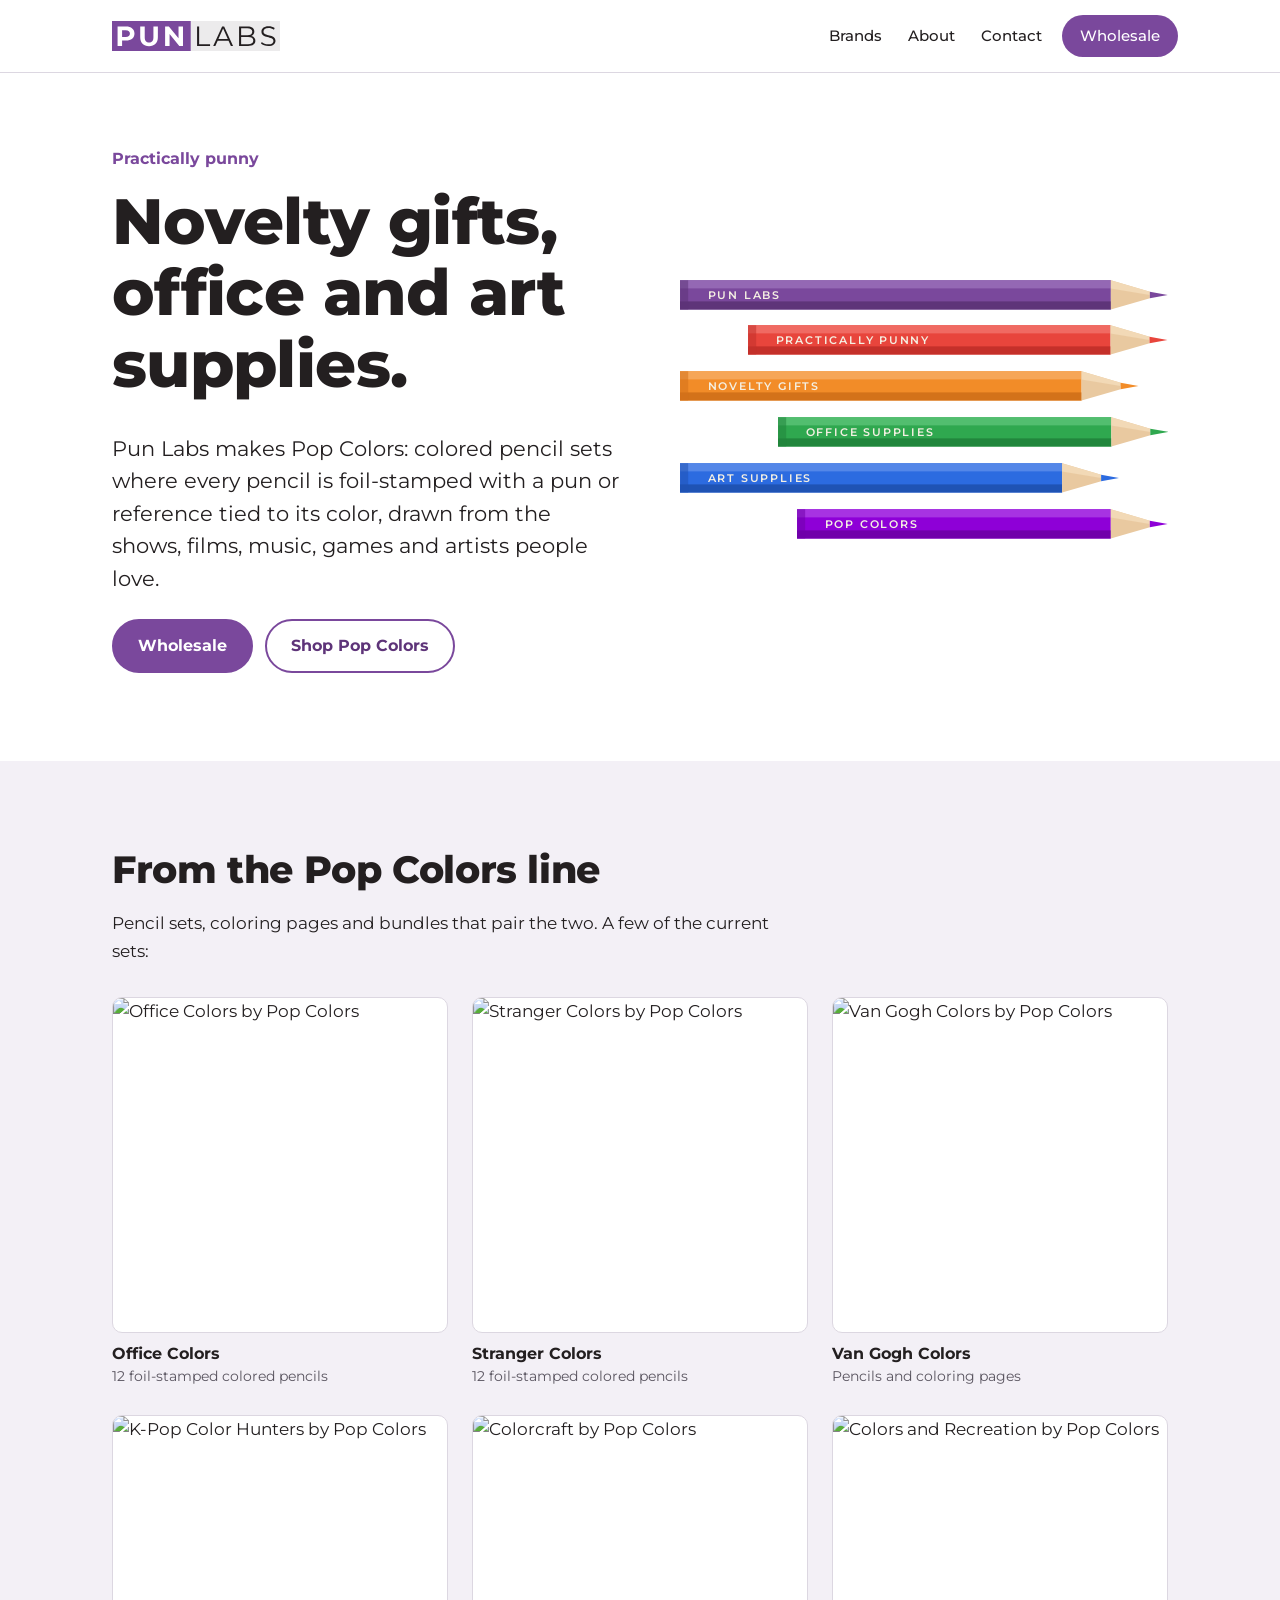
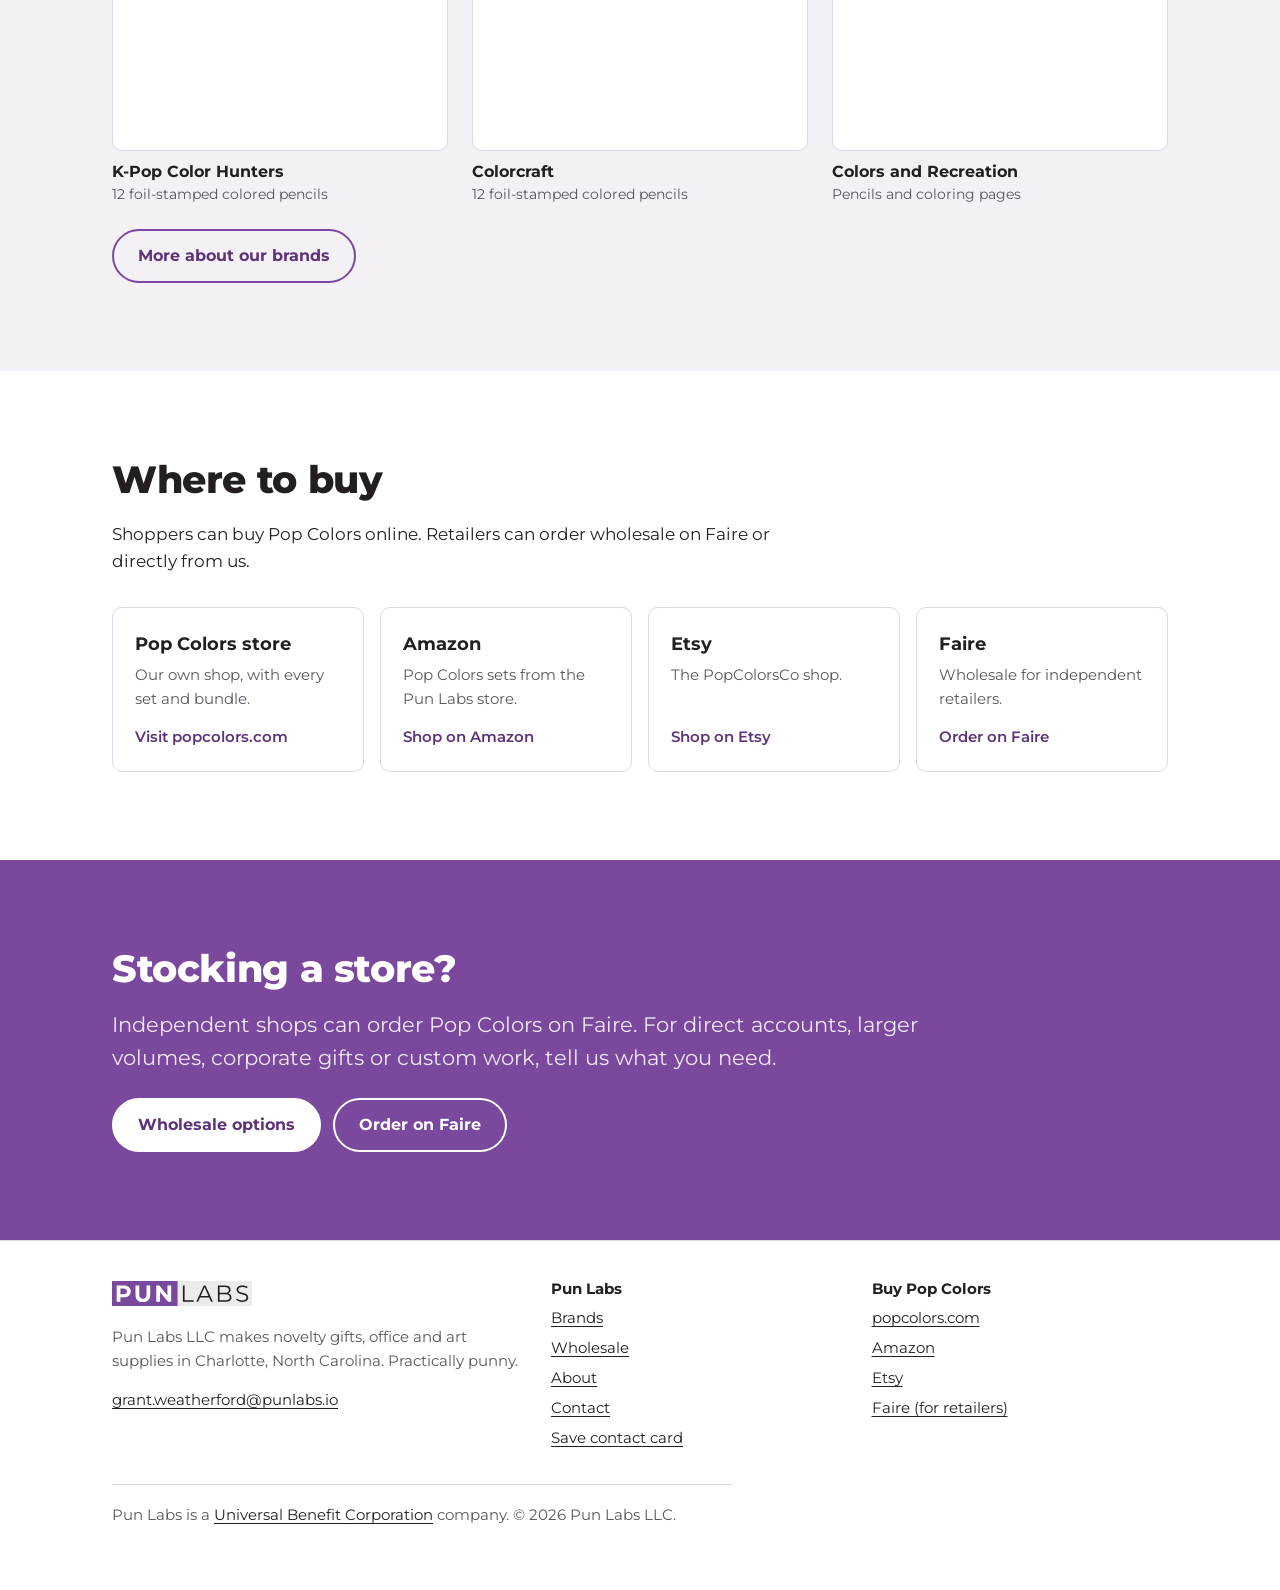
==== index.html @ dfb6666a "Launch punlabs.io website Co-Authored-By: Claude Opus 5.5 <noreply@anthropic.com> Claude-Session: ht" ====
<!doctype html>
<html lang="en">
<head>
<meta charset="utf-8">
<meta name="viewport" content="width=device-width, initial-scale=1">
<title>Pun Labs: novelty gifts, office and art supplies</title>
<meta name="description" content="Pun Labs LLC is a novelty gift, office and art supply company in Charlotte, NC, and the maker of Pop Colors colored pencil sets.">
<link rel="canonical" href="https://punlabs.io/">
<link rel="icon" href="/assets/favicon.svg" type="image/svg+xml">
<link rel="apple-touch-icon" href="/assets/apple-touch-icon.png">
<meta property="og:type" content="website">
<meta property="og:site_name" content="Pun Labs">
<meta property="og:title" content="Pun Labs: novelty gifts, office and art supplies">
<meta property="og:description" content="Pun Labs LLC is a novelty gift, office and art supply company in Charlotte, NC, and the maker of Pop Colors colored pencil sets.">
<meta property="og:url" content="https://punlabs.io/">
<meta property="og:image" content="https://punlabs.io/assets/og-image.png">
<meta name="twitter:card" content="summary_large_image">
<meta name="theme-color" content="#7A489C">
<link rel="preconnect" href="https://fonts.googleapis.com">
<link rel="preconnect" href="https://fonts.gstatic.com" crossorigin>
<link href="https://fonts.googleapis.com/css2?family=Courier+Prime:wght@400;700&family=Montserrat:wght@300;400;500;600;700;800&display=swap" rel="stylesheet">
<link rel="stylesheet" href="/assets/site.css">
</head>
<body>
<a class="skip" href="#main">Skip to content</a>
<header class="site-head">
<div class="wrap head-in">
<a class="brand" href="/"><img src="/assets/punlabs-logo.svg" alt="Pun Labs" width="168" height="30"></a>
<nav aria-label="Main"><ul class="nav"><li><a href="/brands/">Brands</a></li><li><a href="/about/">About</a></li><li><a href="/contact/">Contact</a></li><li><a href="/wholesale/" class="nav-cta">Wholesale</a></li></ul></nav>
</div>
</header>
<main id="main">
<section class="hero">
<div class="wrap hero-grid">
<div>
<span class="tag">Practically punny</span>
<h1>Novelty gifts, office and art supplies.</h1>
<p class="lede">Pun Labs makes Pop Colors: colored pencil sets where every pencil is foil-stamped with a pun or reference tied to its color, drawn from the shows, films, music, games and artists people love.</p>
<div class="btns"><a class="btn" href="/wholesale/">Wholesale</a><a class="btn ghost" href="https://popcolors.com">Shop Pop Colors</a></div>
</div>
<div class="pencils" aria-hidden="true"><svg class="pencil" viewBox="0 0 600 44" width="600" height="44" role="img" aria-label="PUN LABS" style="--len:100%">
<rect x="0" y="4" width="530" height="36" fill="#7A489C"/>
<rect x="0" y="4" width="530" height="10" fill="#9468B4"/>
<rect x="0" y="30" width="530" height="10" fill="#5E3479"/>
<rect x="0" y="4" width="10" height="36" fill="#5E3479" opacity=".55"/>
<polygon points="530,4 578,18 578,26 530,40" fill="#E9C9A0"/>
<polygon points="530,4 578,18 578,22 530,14" fill="#F2D9B6"/>
<polygon points="578,18 600,22 578,26" fill="#7A489C"/>
<text x="34" y="27.5" font-family="Montserrat, sans-serif" font-size="13" font-weight="600" letter-spacing="2.2" fill="#F4EFE2">PUN LABS</text>
</svg><svg class="pencil" viewBox="0 0 516 44" width="516" height="44" role="img" aria-label="PRACTICALLY PUNNY" style="--len:86%">
<rect x="0" y="4" width="446" height="36" fill="#E8453C"/>
<rect x="0" y="4" width="446" height="10" fill="#F06A62"/>
<rect x="0" y="30" width="446" height="10" fill="#C4302A"/>
<rect x="0" y="4" width="10" height="36" fill="#C4302A" opacity=".55"/>
<polygon points="446,4 494,18 494,26 446,40" fill="#E9C9A0"/>
<polygon points="446,4 494,18 494,22 446,14" fill="#F2D9B6"/>
<polygon points="494,18 516,22 494,26" fill="#E8453C"/>
<text x="34" y="27.5" font-family="Montserrat, sans-serif" font-size="13" font-weight="600" letter-spacing="2.2" fill="#F4EFE2">PRACTICALLY PUNNY</text>
</svg><svg class="pencil" viewBox="0 0 564 44" width="564" height="44" role="img" aria-label="NOVELTY GIFTS" style="--len:94%">
<rect x="0" y="4" width="494" height="36" fill="#F28C28"/>
<rect x="0" y="4" width="494" height="10" fill="#F6A657"/>
<rect x="0" y="30" width="494" height="10" fill="#D3721A"/>
<rect x="0" y="4" width="10" height="36" fill="#D3721A" opacity=".55"/>
<polygon points="494,4 542,18 542,26 494,40" fill="#E9C9A0"/>
<polygon points="494,4 542,18 542,22 494,14" fill="#F2D9B6"/>
<polygon points="542,18 564,22 542,26" fill="#F28C28"/>
<text x="34" y="27.5" font-family="Montserrat, sans-serif" font-size="13" font-weight="600" letter-spacing="2.2" fill="#F4EFE2">NOVELTY GIFTS</text>
</svg><svg class="pencil" viewBox="0 0 480 44" width="480" height="44" role="img" aria-label="OFFICE SUPPLIES" style="--len:80%">
<rect x="0" y="4" width="410" height="36" fill="#2FA84F"/>
<rect x="0" y="4" width="410" height="10" fill="#52BE6F"/>
<rect x="0" y="30" width="410" height="10" fill="#21863C"/>
<rect x="0" y="4" width="10" height="36" fill="#21863C" opacity=".55"/>
<polygon points="410,4 458,18 458,26 410,40" fill="#E9C9A0"/>
<polygon points="410,4 458,18 458,22 410,14" fill="#F2D9B6"/>
<polygon points="458,18 480,22 458,26" fill="#2FA84F"/>
<text x="34" y="27.5" font-family="Montserrat, sans-serif" font-size="13" font-weight="600" letter-spacing="2.2" fill="#F4EFE2">OFFICE SUPPLIES</text>
</svg><svg class="pencil" viewBox="0 0 540 44" width="540" height="44" role="img" aria-label="ART SUPPLIES" style="--len:90%">
<rect x="0" y="4" width="470" height="36" fill="#2C6BE0"/>
<rect x="0" y="4" width="470" height="10" fill="#5487E8"/>
<rect x="0" y="30" width="470" height="10" fill="#1F53B4"/>
<rect x="0" y="4" width="10" height="36" fill="#1F53B4" opacity=".55"/>
<polygon points="470,4 518,18 518,26 470,40" fill="#E9C9A0"/>
<polygon points="470,4 518,18 518,22 470,14" fill="#F2D9B6"/>
<polygon points="518,18 540,22 518,26" fill="#2C6BE0"/>
<text x="34" y="27.5" font-family="Montserrat, sans-serif" font-size="13" font-weight="600" letter-spacing="2.2" fill="#F4EFE2">ART SUPPLIES</text>
</svg><svg class="pencil" viewBox="0 0 456 44" width="456" height="44" role="img" aria-label="POP COLORS" style="--len:76%">
<rect x="0" y="4" width="386" height="36" fill="#8E00D7"/>
<rect x="0" y="4" width="386" height="10" fill="#A733E2"/>
<rect x="0" y="30" width="386" height="10" fill="#7000AA"/>
<rect x="0" y="4" width="10" height="36" fill="#7000AA" opacity=".55"/>
<polygon points="386,4 434,18 434,26 386,40" fill="#E9C9A0"/>
<polygon points="386,4 434,18 434,22 386,14" fill="#F2D9B6"/>
<polygon points="434,18 456,22 434,26" fill="#8E00D7"/>
<text x="34" y="27.5" font-family="Montserrat, sans-serif" font-size="13" font-weight="600" letter-spacing="2.2" fill="#F4EFE2">POP COLORS</text>
</svg></div>
</div>
</section>
<section class="band" aria-labelledby="pc-h">
<div class="wrap">
<div class="section-head">
<h2 id="pc-h">From the Pop Colors line</h2>
<p>Pencil sets, coloring pages and bundles that pair the two. A few of the current sets:</p>
</div>
<ul class="products"><li class="product"><a href="https://popcolors.com/products/office-colors-pencils">
<div class="ph"><img src="https://cdn.shopify.com/s/files/1/1906/8217/products/OfficeColors1.jpg?v=1633553019&width=600" alt="Office Colors by Pop Colors" width="600" height="600" loading="lazy"></div>
<h3>Office Colors</h3><p>12 foil-stamped colored pencils</p></a></li><li class="product"><a href="https://popcolors.com/products/stranger-colors-pencils">
<div class="ph"><img src="https://cdn.shopify.com/s/files/1/1906/8217/products/StrangerColors1.jpg?v=1633553203&width=600" alt="Stranger Colors by Pop Colors" width="600" height="600" loading="lazy"></div>
<h3>Stranger Colors</h3><p>12 foil-stamped colored pencils</p></a></li><li class="product"><a href="https://popcolors.com/products/van-gogh-colors-bundle">
<div class="ph"><img src="https://cdn.shopify.com/s/files/1/1906/8217/files/VanGogh-BlisterPack.jpg?v=1693964331&width=600" alt="Van Gogh Colors by Pop Colors" width="600" height="600" loading="lazy"></div>
<h3>Van Gogh Colors</h3><p>Pencils and coloring pages</p></a></li><li class="product"><a href="https://popcolors.com/products/k-pop-color-hunters-colored-pencil-set-for-fans-of-k-pop-demon-hunters">
<div class="ph"><img src="https://cdn.shopify.com/s/files/1/1906/8217/files/KPopColorHunters_ListingImages_01.jpg?v=1759277108&width=600" alt="K-Pop Color Hunters by Pop Colors" width="600" height="600" loading="lazy"></div>
<h3>K-Pop Color Hunters</h3><p>12 foil-stamped colored pencils</p></a></li><li class="product"><a href="https://popcolors.com/products/colorcraft-colored-pencils-set">
<div class="ph"><img src="https://cdn.shopify.com/s/files/1/1906/8217/products/ColorCraft-ProductImages1.jpg?v=1633719598&width=600" alt="Colorcraft by Pop Colors" width="600" height="600" loading="lazy"></div>
<h3>Colorcraft</h3><p>12 foil-stamped colored pencils</p></a></li><li class="product"><a href="https://popcolors.com/products/colors-and-recreation-pages-bundle">
<div class="ph"><img src="https://cdn.shopify.com/s/files/1/1906/8217/products/Colors-and-Rec-Bundle1.jpg?v=1634842418&width=600" alt="Colors and Recreation by Pop Colors" width="600" height="600" loading="lazy"></div>
<h3>Colors and Recreation</h3><p>Pencils and coloring pages</p></a></li></ul>
<div class="btns"><a class="btn ghost" href="/brands/">More about our brands</a></div>
</div>
</section>
<section aria-labelledby="buy-h">
<div class="wrap">
<div class="section-head"><h2 id="buy-h">Where to buy</h2><p>Shoppers can buy Pop Colors online. Retailers can order wholesale on Faire or directly from us.</p></div>
<ul class="channels"><li class="channel"><a href="https://popcolors.com"><strong>Pop Colors store</strong><span>Our own shop, with every set and bundle.</span><span class="go">Visit popcolors.com</span></a></li><li class="channel"><a href="https://www.amazon.com/stores/PunLabs/page/1FCDCFCA-E3FC-4264-9BB8-7B351B1F1EA2"><strong>Amazon</strong><span>Pop Colors sets from the Pun Labs store.</span><span class="go">Shop on Amazon</span></a></li><li class="channel"><a href="https://www.etsy.com/shop/PopColorsCo"><strong>Etsy</strong><span>The PopColorsCo shop.</span><span class="go">Shop on Etsy</span></a></li><li class="channel"><a href="https://www.faire.com/brand/b_22gfmg8kfx"><strong>Faire</strong><span>Wholesale for independent retailers.</span><span class="go">Order on Faire</span></a></li></ul>
</div>
</section>
<section class="strip" aria-labelledby="ws-h">
<div class="wrap">
<h2 id="ws-h">Stocking a store?</h2>
<p class="lede">Independent shops can order Pop Colors on Faire. For direct accounts, larger volumes, corporate gifts or custom work, tell us what you need.</p>
<div class="btns"><a class="btn" href="/wholesale/">Wholesale options</a><a class="btn ghost" href="https://www.faire.com/brand/b_22gfmg8kfx">Order on Faire</a></div>
</div>
</section>
</main>
<footer class="site-foot">
<div class="wrap">
<div class="foot-grid">
<div>
<img src="/assets/punlabs-logo.svg" alt="Pun Labs" width="140" height="25">
<p>Pun Labs LLC makes novelty gifts, office and art supplies in Charlotte, North Carolina. Practically punny.</p>
<p><a href="mailto:grant.weatherford@punlabs.io">grant.weatherford@punlabs.io</a></p>
</div>
<div>
<h2>Pun Labs</h2>
<ul><li><a href="/brands/">Brands</a></li><li><a href="/wholesale/">Wholesale</a></li><li><a href="/about/">About</a></li><li><a href="/contact/">Contact</a></li><li><a href="/assets/grant-weatherford.vcf" download>Save contact card</a></li></ul>
</div>
<div>
<h2>Buy Pop Colors</h2>
<ul><li><a href="https://popcolors.com">popcolors.com</a></li><li><a href="https://www.amazon.com/stores/PunLabs/page/1FCDCFCA-E3FC-4264-9BB8-7B351B1F1EA2">Amazon</a></li><li><a href="https://www.etsy.com/shop/PopColorsCo">Etsy</a></li><li><a href="https://www.faire.com/brand/b_22gfmg8kfx">Faire (for retailers)</a></li></ul>
</div>
</div>
<p class="parent small">Pun Labs is a <a href="https://ubenefit.co">Universal Benefit Corporation</a> company. &copy; <span data-year>2026</span> Pun Labs LLC.</p>
</div>
</footer>
<script>document.querySelectorAll("[data-year]").forEach(function(e){e.textContent=new Date().getFullYear()});</script>

</body>
</html>
---- assets/site.css ----
:root{
  --ink:#231F20; --muted:#5A5560; --line:#DCD7E1; --paper:#FFFFFF; --mist:#F3F0F6;
  --punlabs:#7A489C; --punlabs-dark:#5E3479; --pop:#8E00D7;
  --steel:#E3E5E6; --steel-ink:#1B1B1B; --legal:#F7E9A0;
  --radius:10px; --wrap:1120px;
}
*{box-sizing:border-box}
html{-webkit-text-size-adjust:100%}
body{margin:0;background:var(--paper);color:var(--ink);font-family:Montserrat,system-ui,-apple-system,"Segoe UI",sans-serif;font-size:17px;line-height:1.6;font-weight:400}
img,svg{max-width:100%;height:auto}
a{color:var(--punlabs-dark);text-underline-offset:3px}
a:hover{color:var(--pop)}
:focus-visible{outline:3px solid var(--pop);outline-offset:3px;border-radius:4px}
.wrap{max-width:var(--wrap);margin:0 auto;padding:0 16px}
@media(min-width:720px){.wrap{padding:0 32px}}
.skip{position:absolute;left:-9999px}
.skip:focus{left:16px;top:12px;background:#fff;padding:8px 12px;z-index:10}

/* header */
.site-head{border-bottom:1px solid var(--line);background:#fff}
.head-in{display:flex;flex-wrap:wrap;align-items:center;justify-content:space-between;gap:10px 24px;padding-top:14px;padding-bottom:14px}
.brand{display:block;line-height:0}
.brand img{width:168px;height:auto}
.nav{display:flex;flex-wrap:wrap;align-items:center;gap:4px 6px;margin:0 -10px;padding:0;list-style:none}
.nav a{display:inline-block;padding:10px;color:var(--ink);text-decoration:none;font-weight:500;font-size:15px}
.nav a:hover{color:var(--pop)}
.nav a[aria-current=page]{color:var(--punlabs);text-decoration:underline;text-decoration-thickness:2px;text-underline-offset:6px}
.nav .nav-cta{background:var(--punlabs);color:#fff;border-radius:999px;padding:9px 18px;margin-left:4px}
.nav .nav-cta:hover{background:var(--punlabs-dark);color:#fff}
.nav .nav-cta[aria-current=page]{text-decoration:none;background:var(--punlabs-dark);color:#fff}
@media(max-width:560px){.head-in{flex-direction:column;align-items:flex-start}.nav{margin:0 -10px}}

/* type */
h1,h2,h3{font-weight:800;line-height:1.12;letter-spacing:-.01em;margin:0 0 .5em}
h1{font-size:clamp(36px,7vw,64px)}
h2{font-size:clamp(26px,4.2vw,38px)}
h3{font-size:20px;font-weight:700;letter-spacing:0}
p{margin:0 0 1em;max-width:62ch}
.lede{font-size:clamp(18px,2.2vw,21px);line-height:1.55;font-weight:400;color:var(--ink)}
.muted{color:var(--muted)}
.small{font-size:15px}

/* buttons */
.btns{display:flex;flex-wrap:wrap;gap:12px;margin-top:24px}
.btn{display:inline-flex;align-items:center;justify-content:center;min-height:50px;padding:12px 24px;border-radius:999px;font-weight:700;font-size:16px;text-decoration:none;border:2px solid var(--punlabs);background:var(--punlabs);color:#fff;font-family:inherit;cursor:pointer}
.btn:hover{background:var(--punlabs-dark);border-color:var(--punlabs-dark);color:#fff}
.btn.ghost{background:transparent;color:var(--punlabs-dark)}
.btn.ghost:hover{background:var(--mist);color:var(--punlabs-dark)}
@media(max-width:480px){.btns .btn{width:100%}}

/* sections */
section{padding:64px 0}
@media(min-width:900px){section{padding:88px 0}}
.band{background:var(--mist)}
.section-head{max-width:720px;margin-bottom:32px}

/* hero */
.hero{padding:48px 0 56px;overflow:hidden}
@media(min-width:900px){.hero{padding:72px 0 88px}}
.hero-grid{display:grid;gap:40px;align-items:center}
@media(min-width:900px){.hero-grid{grid-template-columns:1.05fr 1fr;gap:56px}}
.tag{display:inline-block;font-weight:700;color:var(--punlabs);font-size:16px;margin-bottom:14px}
.pencils{display:flex;flex-direction:column;gap:10px}
.pencils .pencil{display:block;width:var(--len);height:auto}
.pencils .pencil:nth-child(even){margin-left:auto}
@media (prefers-reduced-motion:no-preference){
  .pencils .pencil{animation:slide .7s cubic-bezier(.2,.7,.2,1) both}
  .pencils .pencil:nth-child(2){animation-delay:.06s}.pencils .pencil:nth-child(3){animation-delay:.12s}
  .pencils .pencil:nth-child(4){animation-delay:.18s}.pencils .pencil:nth-child(5){animation-delay:.24s}
  .pencils .pencil:nth-child(6){animation-delay:.3s}
  @keyframes slide{from{transform:translateX(-40px);opacity:0}to{transform:none;opacity:1}}
}

/* products */
.products{display:grid;grid-template-columns:repeat(2,minmax(0,1fr));gap:20px 16px;margin:0;padding:0;list-style:none}
@media(min-width:720px){.products{grid-template-columns:repeat(3,minmax(0,1fr));gap:28px 24px}}
@media(min-width:1000px){.products.four{grid-template-columns:repeat(4,minmax(0,1fr))}}
.product a{display:block;color:var(--ink);text-decoration:none}
.product .ph{aspect-ratio:1/1;background:#fff;border:1px solid var(--line);border-radius:var(--radius);overflow:hidden}
.product img{width:100%;height:100%;object-fit:cover;display:block}
.product h3{font-size:16px;margin:12px 0 2px}
.product p{font-size:14px;color:var(--muted);margin:0}
.product a:hover h3{color:var(--pop)}

/* channels */
.channels{display:grid;gap:16px;margin:0;padding:0;list-style:none}
@media(min-width:720px){.channels{grid-template-columns:repeat(2,1fr)}}
@media(min-width:1000px){.channels{grid-template-columns:repeat(4,1fr)}}
.channel a{display:flex;flex-direction:column;height:100%;padding:22px;border:1px solid var(--line);border-radius:var(--radius);background:#fff;color:var(--ink);text-decoration:none}
.channel a:hover{border-color:var(--punlabs)}
.channel strong{font-size:18px;font-weight:700;margin-bottom:4px}
.channel span{font-size:15px;color:var(--muted)}
.channel .go{margin-top:auto;padding-top:14px;color:var(--punlabs-dark);font-weight:600;font-size:15px}

/* wholesale strip */
.strip{background:var(--punlabs);color:#fff}
.strip h2{color:#fff}
.strip p{color:#F1E9F7}
.strip .btn{background:#fff;color:var(--punlabs-dark);border-color:#fff}
.strip .btn:hover{background:var(--mist);border-color:var(--mist)}
.strip .btn.ghost{background:transparent;color:#fff;border-color:#fff}
.strip .btn.ghost:hover{background:rgba(255,255,255,.12)}

/* split blocks */
.split{display:grid;gap:32px}
@media(min-width:900px){.split{grid-template-columns:1fr 1fr;gap:56px}}
.brand-mark{width:260px;max-width:70%;margin-bottom:22px}
.facts{margin:0 0 1em;padding-left:20px}
.facts li{margin-bottom:6px}

/* serious supply */
.serious{background:var(--steel);color:var(--steel-ink)}
.serious h2,.serious h3,.serious p,.serious .typed{font-family:"Courier Prime","Courier New",monospace;letter-spacing:0}
.serious h2{font-weight:700;font-size:clamp(30px,5vw,44px)}
.serious .soon{display:inline-block;border:2px solid var(--steel-ink);padding:4px 10px;font-family:"Courier Prime","Courier New",monospace;font-weight:700;font-size:15px;margin-bottom:18px}
.memo{background:var(--legal);background-image:repeating-linear-gradient(to bottom,transparent 0 29px,#C9D7E8 29px 30px);border-left:3px solid #E58C8C;padding:22px 20px 18px 26px;border-radius:2px;max-width:560px;box-shadow:0 1px 0 rgba(0,0,0,.08)}
.memo p{line-height:30px;margin:0;font-size:16px}
.serious .pencils .pencil:nth-child(even){margin-left:0}
.serious .pencils{gap:12px;margin-top:8px}

/* page header */
.page-head{padding:48px 0 8px}
@media(min-width:900px){.page-head{padding:72px 0 16px}}

/* steps (real sequence: how wholesale ordering works) */
.ways{display:grid;gap:20px}
@media(min-width:900px){.ways{grid-template-columns:1fr 1fr}}
.way{border:1px solid var(--line);border-radius:var(--radius);padding:26px;background:#fff}
.way h3{margin-bottom:8px}

/* forms */
.pl-form{display:flex;flex-direction:column;gap:18px;max-width:720px}
.pl-form .row{display:flex;flex-wrap:wrap;gap:18px}
.pl-form .row>div{flex:1 1 260px;min-width:0}
.pl-form label,.pl-form legend{display:block;font-weight:600;font-size:15px;margin-bottom:6px}
.pl-form .opt{font-weight:400;color:var(--muted)}
.pl-form input[type=text],.pl-form input[type=email],.pl-form input[type=url],.pl-form select,.pl-form textarea{width:100%;font:inherit;font-size:16px;color:var(--ink);background:#fff;border:1px solid #9C95A4;border-radius:8px;padding:12px;min-height:50px}
.pl-form textarea{min-height:130px;resize:vertical}
.pl-form input:focus,.pl-form select:focus,.pl-form textarea:focus{outline:3px solid rgba(142,0,215,.35);border-color:var(--punlabs)}
.pl-form fieldset{border:0;margin:0;padding:0}
.choices{display:flex;flex-wrap:wrap;gap:10px}
.choices label{display:flex;align-items:center;gap:10px;margin:0;font-weight:500;border:1px solid #9C95A4;border-radius:8px;padding:12px 14px;min-height:50px;cursor:pointer;flex:1 1 200px}
.choices input{width:20px;height:20px;accent-color:var(--punlabs);margin:0}
.choices label:has(input:checked){border-color:var(--punlabs);background:var(--mist)}
.pl-form .hp{position:absolute;left:-9999px;width:1px;height:1px;overflow:hidden}
.pl-form .err{display:none;margin:0;padding:12px;border-radius:8px;background:#FDECEC;color:#8A1C1C;font-size:15px}
.pl-form button[disabled]{opacity:.7;cursor:progress}
.form-card{background:#fff;border:1px solid var(--line);border-radius:14px;padding:22px}
@media(min-width:720px){.form-card{padding:36px}}

/* about */
.person{display:flex;gap:18px;align-items:flex-start;margin-top:8px}
.initials{flex:0 0 64px;height:64px;border-radius:50%;background:var(--punlabs);color:#fff;display:flex;align-items:center;justify-content:center;font-weight:800;font-size:22px}

/* footer */
.site-foot{border-top:1px solid var(--line);padding:40px 0 48px;font-size:15px;color:var(--muted)}
.foot-grid{display:grid;gap:24px}
@media(min-width:800px){.foot-grid{grid-template-columns:1.4fr 1fr 1fr}}
.site-foot h2{font-size:15px;font-weight:700;color:var(--ink);margin:0 0 8px;letter-spacing:0}
.site-foot ul{list-style:none;margin:0;padding:0}
.site-foot li{margin-bottom:6px}
.site-foot a{color:var(--ink)}
.site-foot img{width:140px;margin-bottom:12px}
.parent{margin-top:28px;padding-top:18px;border-top:1px solid var(--line)}
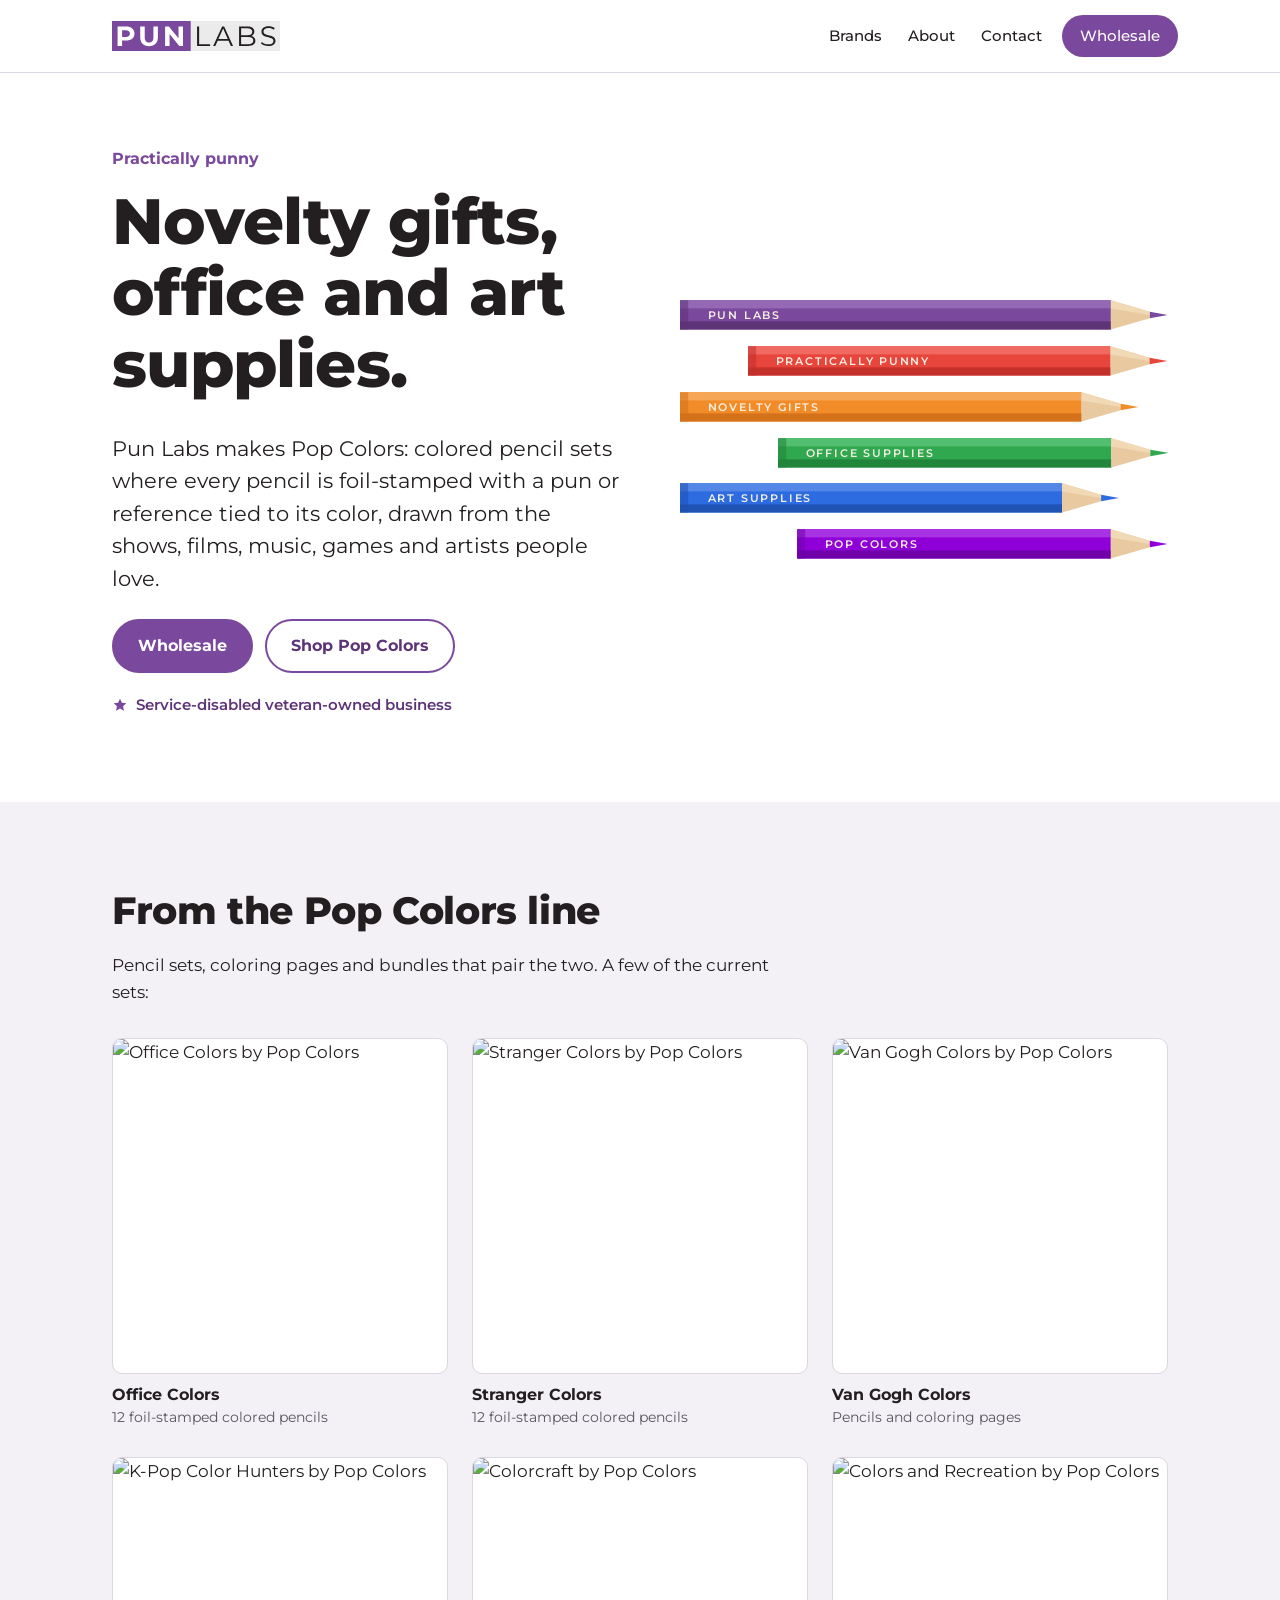
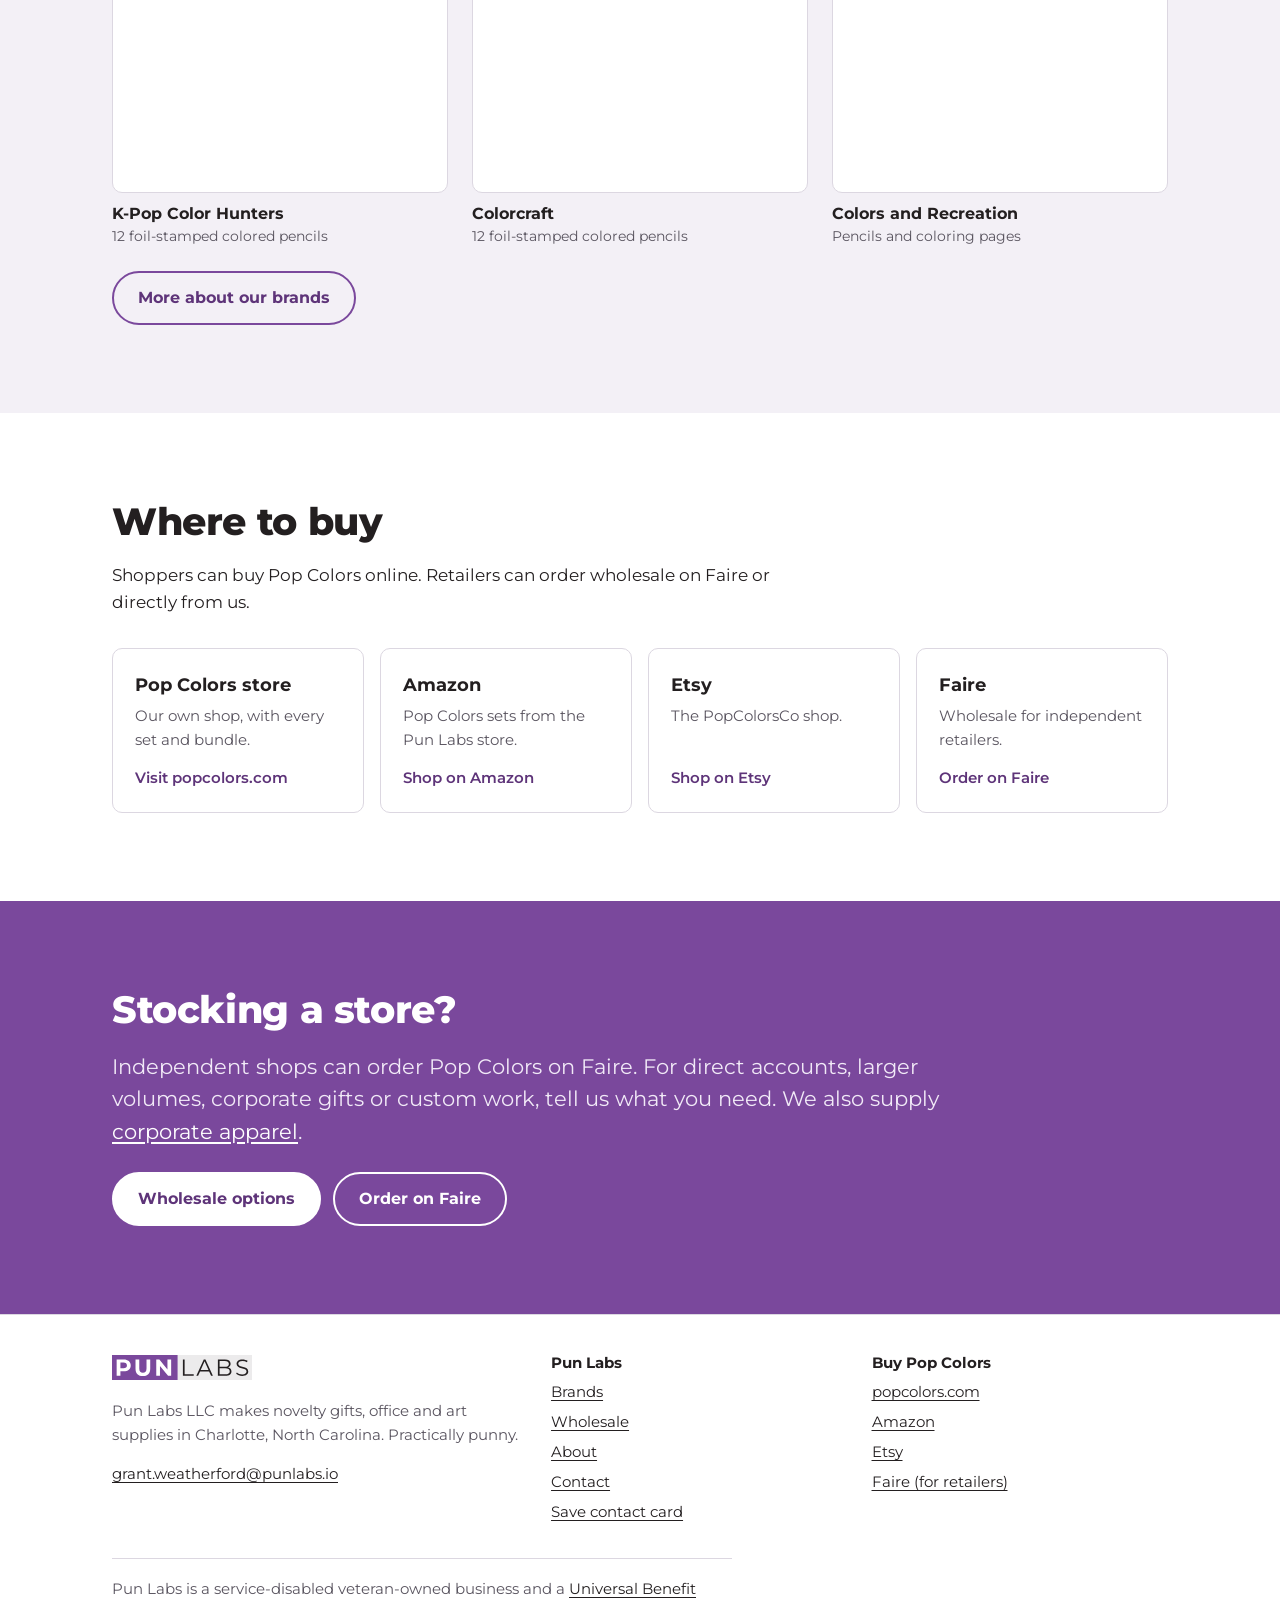
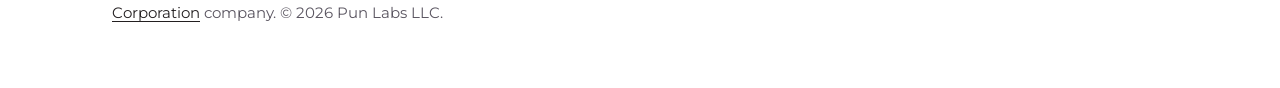
==== commit 76b5a81f: "Add corporate apparel section and service-disabled veteran-owned status Co-Authored-By: Claude Opus " ====
--- a/index.html
+++ b/index.html
@@ -37,6 +37,7 @@
 <h1>Novelty gifts, office and art supplies.</h1>
 <p class="lede">Pun Labs makes Pop Colors: colored pencil sets where every pencil is foil-stamped with a pun or reference tied to its color, drawn from the shows, films, music, games and artists people love.</p>
 <div class="btns"><a class="btn" href="/wholesale/">Wholesale</a><a class="btn ghost" href="https://popcolors.com">Shop Pop Colors</a></div>
+<p class="vet"><svg aria-hidden="true" viewBox="0 0 24 24" width="16" height="16"><path fill="currentColor" d="M12 2.5l2.9 6.1 6.6.8-4.9 4.6 1.3 6.6L12 17.3l-5.9 3.3 1.3-6.6L2.5 9.4l6.6-.8z"/></svg><span>Service-disabled veteran-owned business</span></p>
 </div>
 <div class="pencils" aria-hidden="true"><svg class="pencil" viewBox="0 0 600 44" width="600" height="44" role="img" aria-label="PUN LABS" style="--len:100%">
 <rect x="0" y="4" width="530" height="36" fill="#7A489C"/>
@@ -126,7 +127,7 @@
 <section class="strip" aria-labelledby="ws-h">
 <div class="wrap">
 <h2 id="ws-h">Stocking a store?</h2>
-<p class="lede">Independent shops can order Pop Colors on Faire. For direct accounts, larger volumes, corporate gifts or custom work, tell us what you need.</p>
+<p class="lede">Independent shops can order Pop Colors on Faire. For direct accounts, larger volumes, corporate gifts or custom work, tell us what you need. We also supply <a href="/wholesale/#apparel" style="color:#fff">corporate apparel</a>.</p>
 <div class="btns"><a class="btn" href="/wholesale/">Wholesale options</a><a class="btn ghost" href="https://www.faire.com/brand/b_22gfmg8kfx">Order on Faire</a></div>
 </div>
 </section>
@@ -148,7 +149,7 @@
 <ul><li><a href="https://popcolors.com">popcolors.com</a></li><li><a href="https://www.amazon.com/stores/PunLabs/page/1FCDCFCA-E3FC-4264-9BB8-7B351B1F1EA2">Amazon</a></li><li><a href="https://www.etsy.com/shop/PopColorsCo">Etsy</a></li><li><a href="https://www.faire.com/brand/b_22gfmg8kfx">Faire (for retailers)</a></li></ul>
 </div>
 </div>
-<p class="parent small">Pun Labs is a <a href="https://ubenefit.co">Universal Benefit Corporation</a> company. &copy; <span data-year>2026</span> Pun Labs LLC.</p>
+<p class="parent small">Pun Labs is a service-disabled veteran-owned business and a <a href="https://ubenefit.co">Universal Benefit Corporation</a> company. &copy; <span data-year>2026</span> Pun Labs LLC.</p>
 </div>
 </footer>
 <script>document.querySelectorAll("[data-year]").forEach(function(e){e.textContent=new Date().getFullYear()});</script>
--- a/assets/site.css
+++ b/assets/site.css
@@ -117,6 +117,32 @@
 .memo p{line-height:30px;margin:0;font-size:16px}
 .serious .pencils .pencil:nth-child(even){margin-left:0}
 .serious .pencils{gap:12px;margin-top:8px}
+.designs{margin-top:56px}
+.designs h3{font-size:24px;margin-bottom:4px}
+.design-list{list-style:none;margin:20px 0 0;padding:0;display:grid;gap:28px}
+@media(min-width:900px){.design-list{grid-template-columns:repeat(3,1fr);gap:32px}}
+.design-list li{border-top:2px solid var(--steel-ink);padding-top:18px}
+.design-list .gpencil{display:block;width:100%;height:auto}
+.design-list p{margin:12px 0 0;font-size:15px;line-height:1.5}
+
+/* veteran-owned + apparel */
+.vet{display:flex;align-items:center;gap:8px;margin:22px 0 0;padding:0;color:var(--punlabs-dark);font-weight:600;font-size:15px;line-height:1.3}
+.vet svg{flex:0 0 auto;color:var(--punlabs)}
+.page-head .vet{margin-top:4px}
+.apparel{padding-top:32px}
+.vet-card{background:var(--mist);border-radius:14px;padding:28px;align-self:start}
+.vet-card .star{color:var(--punlabs);margin-bottom:10px}
+.vet-card h3{margin-bottom:8px}
+.vet-card p{margin:0}
+
+/* pneumart */
+.pneumart{background:#F4F0E8;color:#3A3A38}
+.pneumart .soon{display:inline-block;border:2px solid #B85532;color:#B85532;border-radius:999px;padding:4px 14px;font-weight:600;font-size:15px;margin-bottom:22px}
+.pa-word{font-weight:400;font-size:clamp(44px,8vw,84px);letter-spacing:-.01em;line-height:1;margin:0 0 14px;color:#3A3A38}
+.pa-word span{color:#B85532;font-weight:600}
+.pa-tag{font-size:clamp(20px,2.6vw,26px);font-weight:300;font-style:italic;margin-bottom:18px}
+.pneumart a{color:#9A4326}
+.pneumart a:hover{color:#B85532}
 
 /* page header */
 .page-head{padding:48px 0 8px}
